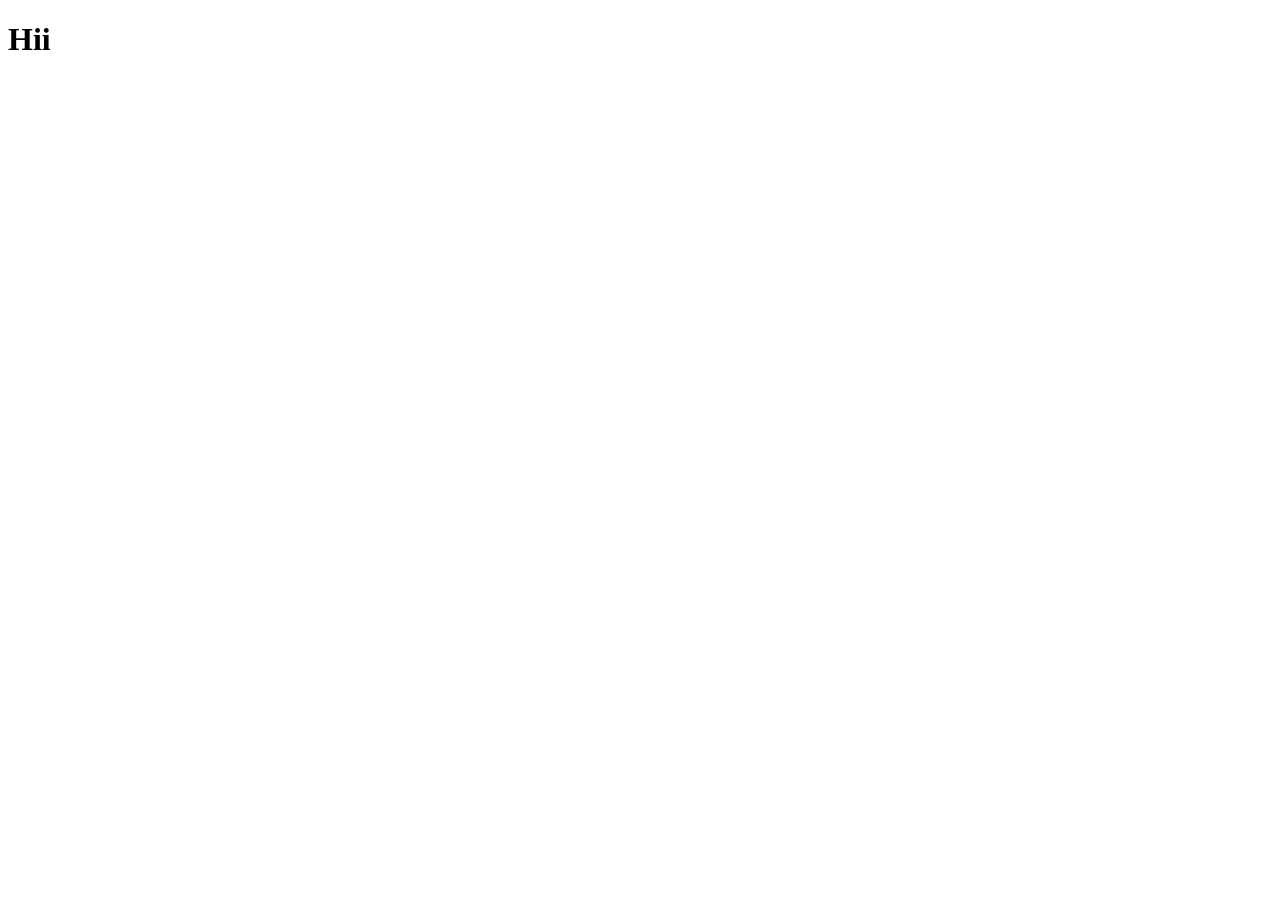
==== index.html @ b69005e6 "files added" ====
<!DOCTYPE html>
<html lang="en">
<head>
    <meta charset="UTF-8">
    <meta name="viewport" content="width=device-width, initial-scale=1.0">
    <title>Document</title>
</head>
<body>
    <h1>Hii</h1>
</body>
</html>
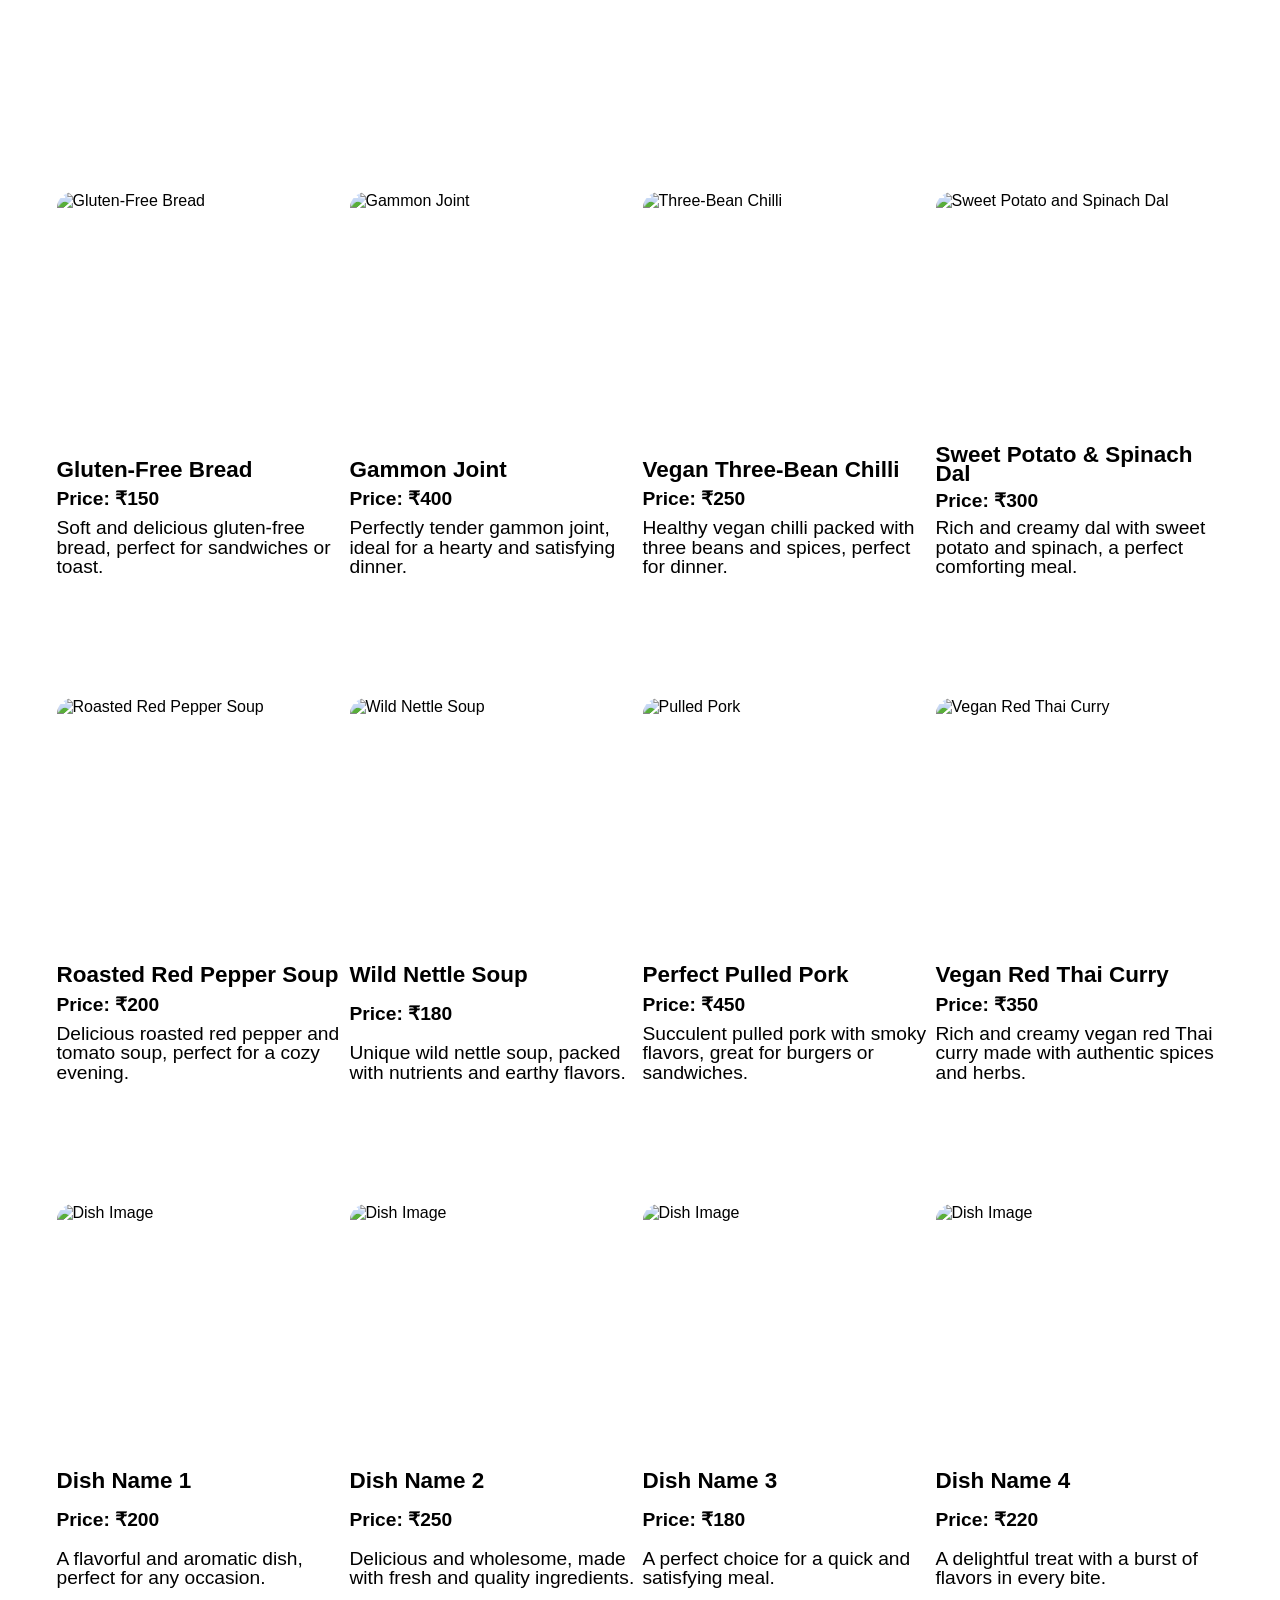
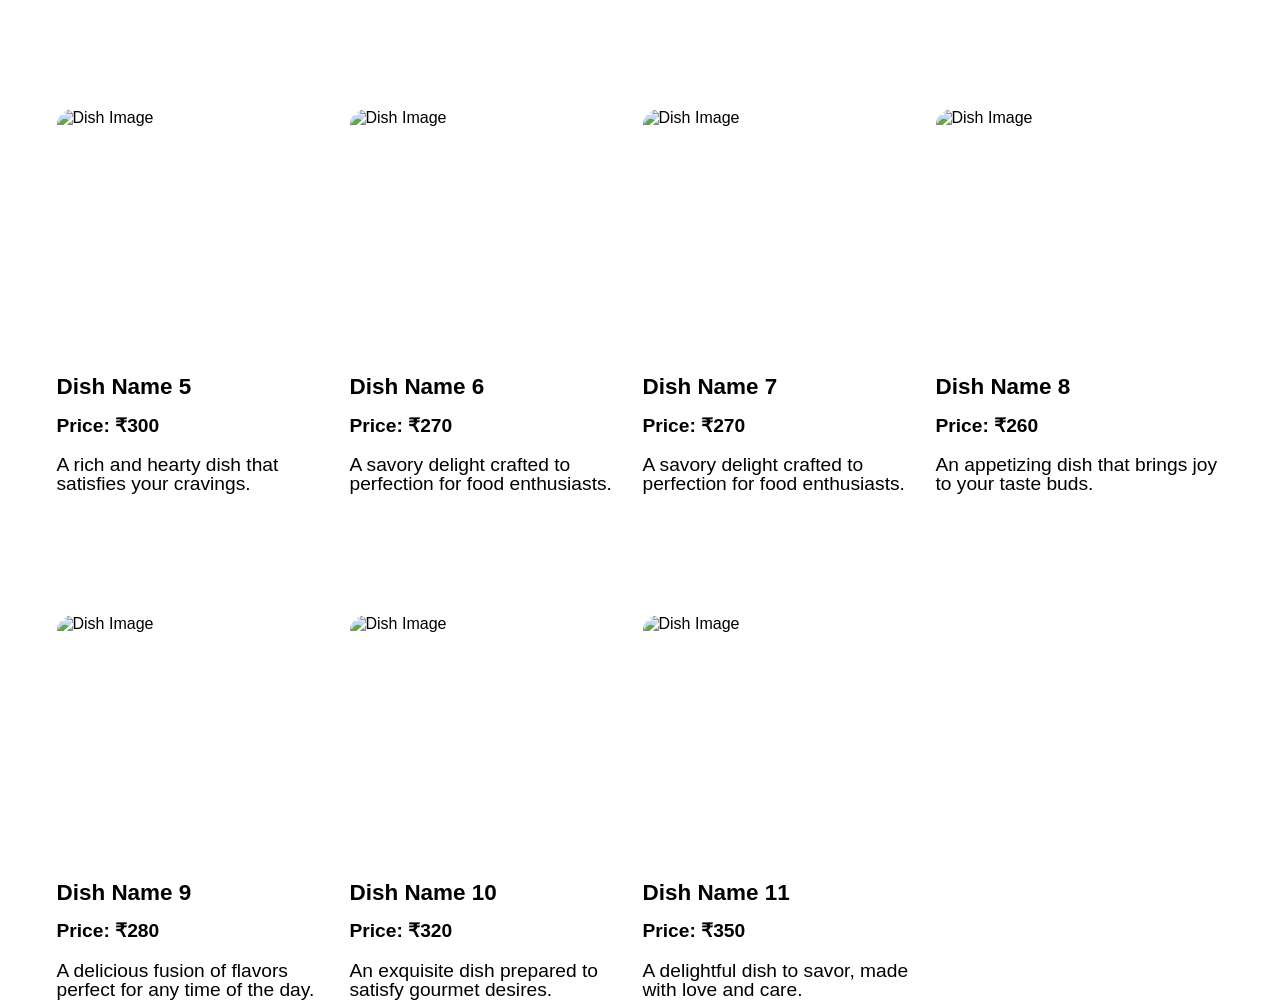
==== commit 2cd801f7: "files added" ====
--- a/index.html
+++ b/index.html
@@ -3,9 +3,212 @@
 <head>
     <meta charset="UTF-8">
     <meta name="viewport" content="width=device-width, initial-scale=1.0">
-    <title>Document</title>
+    <link rel="stylesheet" href="https://cdnjs.cloudflare.com/ajax/libs/font-awesome/6.7.1/css/all.min.css" integrity="sha512-5Hs3dF2AEPkpNAR7UiOHba+lRSJNeM2ECkwxUIxC1Q/FLycGTbNapWXB4tP889k5T5Ju8fs4b1P5z/iB4nMfSQ==" crossorigin="anonymous" referrerpolicy="no-referrer" />
+    <link rel="stylesheet" href="style.css">
+    <title>restaur</title>
 </head>
 <body>
-    <h1>Hii</h1>
+    
+<div id="main">
+
+    <!-- <div id="navbar">
+            <div id="logo"></div>
+            <div id="nav-items">
+                
+            </div>
+    </div> -->
+   
+    <div id="cards-box">
+        <div class="card">
+            <img src="https://drewandcole.com/wp-content/uploads/1998/05/gluten-free-bread-260x340.jpg" alt="Gluten-Free Bread">
+            <div class="card-content">
+                <div class="cc-h3"><h3>Gluten-Free Bread</h3></div>
+                <div class="price"><h4>Price: ₹150</h4></div>
+                <span><p>Soft and delicious gluten-free bread, perfect for sandwiches or toast.</p></span>
+            </div>
+        </div>
+        <div class="card">
+            <img src="https://drewandcole.com/wp-content/uploads/2019/04/drew-and-cole-pressure-king-pro-gammon-joint-5L-recipe-header-260x340.jpg" alt="Gammon Joint">
+            <div class="card-content">
+                <div class="cc-h3"><h3>Gammon Joint</h3></div>
+                <div class="price"><h4>Price: ₹400</h4></div>
+                <span><p>Perfectly tender gammon joint, ideal for a hearty and satisfying dinner.</p></span>
+            </div>
+        </div>
+        <div class="card">
+            <img src="https://drewandcole.com/wp-content/uploads/2019/04/drew-and-cole-pressure-king-pro-vegan-three-bean-chilli-5L-recipe-header-260x340.jpg" alt="Three-Bean Chilli">
+            <div class="card-content">
+                <div class="cc-h3"><h3>Vegan Three-Bean Chilli</h3></div>
+                <div class="price"><h4>Price: ₹250</h4></div>
+                <span><p>Healthy vegan chilli packed with three beans and spices, perfect for dinner.</p></span>
+            </div>
+        </div>
+        <div class="card">
+            <img src="https://drewandcole.com/wp-content/uploads/2019/04/drew-and-cole-pressure-king-pro-sweet-potato-and-spinach-dal-5L-recipe-header-260x340.jpg" alt="Sweet Potato and Spinach Dal">
+            <div class="card-content">
+                <div class="cc-h3"><h3>Sweet Potato & Spinach Dal</h3></div>
+                <div class="price"><h4>Price: ₹300</h4></div>
+                <span><p>Rich and creamy dal with sweet potato and spinach, a perfect comforting meal.</p></span>
+            </div>
+        </div>
+        
+        <div class="card">
+            <img src="https://drewandcole.com/wp-content/uploads/2019/04/drew-and-cole-pressure-king-pro-roasted-red-pepper-and-tomato-soup-3L-recipe-header-260x340.jpg" alt="Roasted Red Pepper Soup">
+            <div class="card-content">
+                <div class="cc-h3"><h3>Roasted Red Pepper Soup</h3></div>
+                <div class="price"><h4>Price: ₹200</h4></div>
+                <span><p>Delicious roasted red pepper and tomato soup, perfect for a cozy evening.</p></span>
+            </div>
+        </div>
+        <div class="card">
+            <img src="https://drewandcole.com/wp-content/uploads/2019/08/soup-chef-wild-nettle-soup-260x340.jpg" alt="Wild Nettle Soup">
+            <div class="card-content">
+                <div class="cc-h3"><h3>Wild Nettle Soup</h3></div>
+                <div class="price"><h4>Price: ₹180</h4></div>
+                <span><p>Unique wild nettle soup, packed with nutrients and earthy flavors.</p></span>
+            </div>
+        </div>
+        <div class="card">
+            <img src="https://drewandcole.com/wp-content/uploads/2019/04/drew-and-cole-pressure-king-pro-perfect-pulled-pork-5L-recipe-header-260x340.jpg" alt="Pulled Pork">
+            <div class="card-content">
+                <div class="cc-h3"><h3>Perfect Pulled Pork</h3></div>
+                <div class="price"><h4>Price: ₹450</h4></div>
+                <span><p>Succulent pulled pork with smoky flavors, great for burgers or sandwiches.</p></span>
+            </div>
+        </div>
+        <div class="card">
+            <img src="https://drewandcole.com/wp-content/uploads/2019/05/drew-and-cole-pressure-king-pro-vegan-red-thai-curry-5L-recipe-menu-1-260x340.jpg" alt="Vegan Red Thai Curry">
+            <div class="card-content">
+                <div class="cc-h3"><h3>Vegan Red Thai Curry</h3></div>
+                <div class="price"><h4>Price: ₹350</h4></div>
+                <span><p>Rich and creamy vegan red Thai curry made with authentic spices and herbs.</p></span>
+            </div>
+        </div>
+    
+        <div class="card">
+            <img src="https://i.pinimg.com/474x/43/fa/bd/43fabd3cf07158f21efe72088a42747d.jpg" alt="Dish Image">
+            <div class="card-content">
+                <div class="cc-h3"><h3>Dish Name 1</h3></div>
+                <div class="price"><h4>Price: ₹200</h4></div>
+                <span><p>A flavorful and aromatic dish, perfect for any occasion.</p></span>
+            </div>
+        </div>
+        <div class="card">
+            <img src="https://i.pinimg.com/474x/32/3d/ee/323dee28eb6a34671b2dbda556dc4455.jpg" alt="Dish Image">
+            <div class="card-content">
+                <div class="cc-h3"><h3>Dish Name 2</h3></div>
+                <div class="price"><h4>Price: ₹250</h4></div>
+                <span><p>Delicious and wholesome, made with fresh and quality ingredients.</p></span>
+            </div>
+        </div>
+        <div class="card">
+            <img src="https://i.pinimg.com/474x/c5/e1/cf/c5e1cf8dbc34394e0e5912aac7128104.jpg" alt="Dish Image">
+            <div class="card-content">
+                <div class="cc-h3"><h3>Dish Name 3</h3></div>
+                <div class="price"><h4>Price: ₹180</h4></div>
+                <span><p>A perfect choice for a quick and satisfying meal.</p></span>
+            </div>
+        </div>
+        <div class="card">
+            <img src="https://i.pinimg.com/736x/04/67/ec/0467ec730ac2f7eeb07593c5e5c19e75.jpg" alt="Dish Image">
+            <div class="card-content">
+                <div class="cc-h3"><h3>Dish Name 4</h3></div>
+                <div class="price"><h4>Price: ₹220</h4></div>
+                <span><p>A delightful treat with a burst of flavors in every bite.</p></span>
+            </div>
+        </div>
+        <div class="card">
+            <img src="https://i.pinimg.com/236x/e9/bd/1d/e9bd1d72950e3aa98445c15c4bcb74e9.jpg" alt="Dish Image">
+            <div class="card-content">
+                <div class="cc-h3"><h3>Dish Name 5</h3></div>
+                <div class="price"><h4>Price: ₹300</h4></div>
+                <span><p>A rich and hearty dish that satisfies your cravings.</p></span>
+            </div>
+        </div>
+        <div class="card">
+            <img src="https://i.pinimg.com/236x/f4/d5/35/f4d535a76f86f7c909f15cf0457ccbf2.jpg" alt="Dish Image">
+            <div class="card-content">
+                <div class="cc-h3"><h3>Dish Name 6</h3></div>
+                <div class="price"><h4>Price: ₹270</h4></div>
+                <span><p>A savory delight crafted to perfection for food enthusiasts.</p></span>
+            </div>
+        </div>
+        <div class="card">
+            <img src="https://i.pinimg.com/236x/f4/d5/35/f4d535a76f86f7c909f15cf0457ccbf2.jpg" alt="Dish Image">
+            <div class="card-content">
+                <div class="cc-h3"><h3>Dish Name 7</h3></div>
+                <div class="price"><h4>Price: ₹270</h4></div>
+                <span><p>A savory delight crafted to perfection for food enthusiasts.</p></span>
+            </div>
+        </div>
+        <div class="card">
+            <img src="https://i.pinimg.com/236x/a4/a2/04/a4a2042d3c42ba82478970e55a17d40c.jpg" alt="Dish Image">
+            <div class="card-content">
+                <div class="cc-h3"><h3>Dish Name 8</h3></div>
+                <div class="price"><h4>Price: ₹260</h4></div>
+                <span><p>An appetizing dish that brings joy to your taste buds.</p></span>
+            </div>
+        </div>
+        <div class="card">
+            <img src="https://i.pinimg.com/236x/12/56/37/125637335754342fa5addfd6a101002f.jpg" alt="Dish Image">
+            <div class="card-content">
+                <div class="cc-h3"><h3>Dish Name 9</h3></div>
+                <div class="price"><h4>Price: ₹280</h4></div>
+                <span><p>A delicious fusion of flavors perfect for any time of the day.</p></span>
+            </div>
+        </div>
+        <div class="card">
+            <img src="https://i.pinimg.com/236x/b0/37/cf/b037cf4b84a9f217b5576d07d4011f6a.jpg" alt="Dish Image">
+            <div class="card-content">
+                <div class="cc-h3"><h3>Dish Name 10</h3></div>
+                <div class="price"><h4>Price: ₹320</h4></div>
+                <span><p>An exquisite dish prepared to satisfy gourmet desires.</p></span>
+            </div>
+        </div>
+        <div class="card">
+            <img src="https://i.pinimg.com/236x/2b/64/e1/2b64e15ac11687bb3074b9f7abc87edd.jpg" alt="Dish Image">
+            <div class="card-content">
+                <div class="cc-h3"><h3>Dish Name 11</h3></div>
+                <div class="price"><h4>Price: ₹350</h4></div>
+                <span><p>A delightful dish to savor, made with love and care.</p></span>
+            </div>
+        </div>
+    </div>
+    
+
+
+
+
+
+
+
+
+
+
+
+
+
+
+
+
+
+
+
+
+
+
+
+
+
+
+
+
+
+
+
+
+
+</div>
+
 </body>
 </html>
--- a/style.css
+++ b/style.css
@@ -0,0 +1,105 @@
+*{
+    margin: 0;
+    padding: 0;
+    box-sizing: border-box;
+    
+}
+
+body,html{
+    background-color: white;
+    height: 100%;
+    width: 100%;
+    color: black;
+    font-family:'Gill Sans', 'Gill Sans MT', Calibri, 'Trebuchet MS', sans-serif;
+}
+/* 
+#navbar{
+    height: 5rem;
+    display: flex;
+    width: 100%;
+    background-color: #fcb900;
+    position:absolute;
+    align-items: center;
+}
+#nav-items{
+    font-size: 1.5rem;
+    display: flex;
+    padding: 2rem;
+    position: relative;
+    justify-content: space-between;
+    left:55rem;
+    align-items: center;
+
+} */
+
+
+
+#cards-box {
+    width: 90%;
+    margin: 5rem auto; /* Centers the cards-box horizontally */
+    display: grid;
+    grid-template-rows: repeat(4, 1fr);
+    grid-template-columns: repeat(4, 1fr);
+    justify-content: center;
+    align-items: center;
+    gap: 5px;
+}
+
+.card {
+    height: 30vw;
+    width: 18rem;
+    border: none;
+    border-radius: 8px;
+    margin-bottom: 2rem;
+    /* background-color: rgb(23, 122, 208); */
+    margin-bottom: 0.3rem; 
+    margin-top: 7rem; 
+    display: flex;
+    flex-direction: column;
+    align-items: center; /* Keeps the card content horizontally centered */
+    text-align: left; /* Aligns card details to the left */
+}
+
+.card img {
+    height: 22vw;
+    width: 18rem;
+    border: none;
+    border-radius: 16px;
+    /* background-color: crimson; */
+    object-fit: cover;
+    
+}
+
+.card-content {
+    width: 100%; /* Makes the content take full width of the card */
+    height: 40%;
+    display: flex;
+    flex-direction: column;
+    line-height: 1.2rem;
+    font-size: 1.2rem;
+    align-items: flex-start; /* Aligns the text content to the left */
+    /* background-color: antiquewhite; */
+    
+}
+
+.cc-h3{
+    height: 100%;
+    width: 100%;
+    padding-top: 1.2rem;
+    /* background-color: aqua; */
+}
+
+.price{
+    height: 100%;
+    width: 100%;
+    padding-top: 0.5rem;
+    padding-bottom: 0.5rem;
+    /* background-color: rgb(23, 36, 211); */
+}
+
+.card-content span{
+    height: 100%;
+    width: 100%;
+    /* background-color: rgb(102, 191, 106); */
+}
+
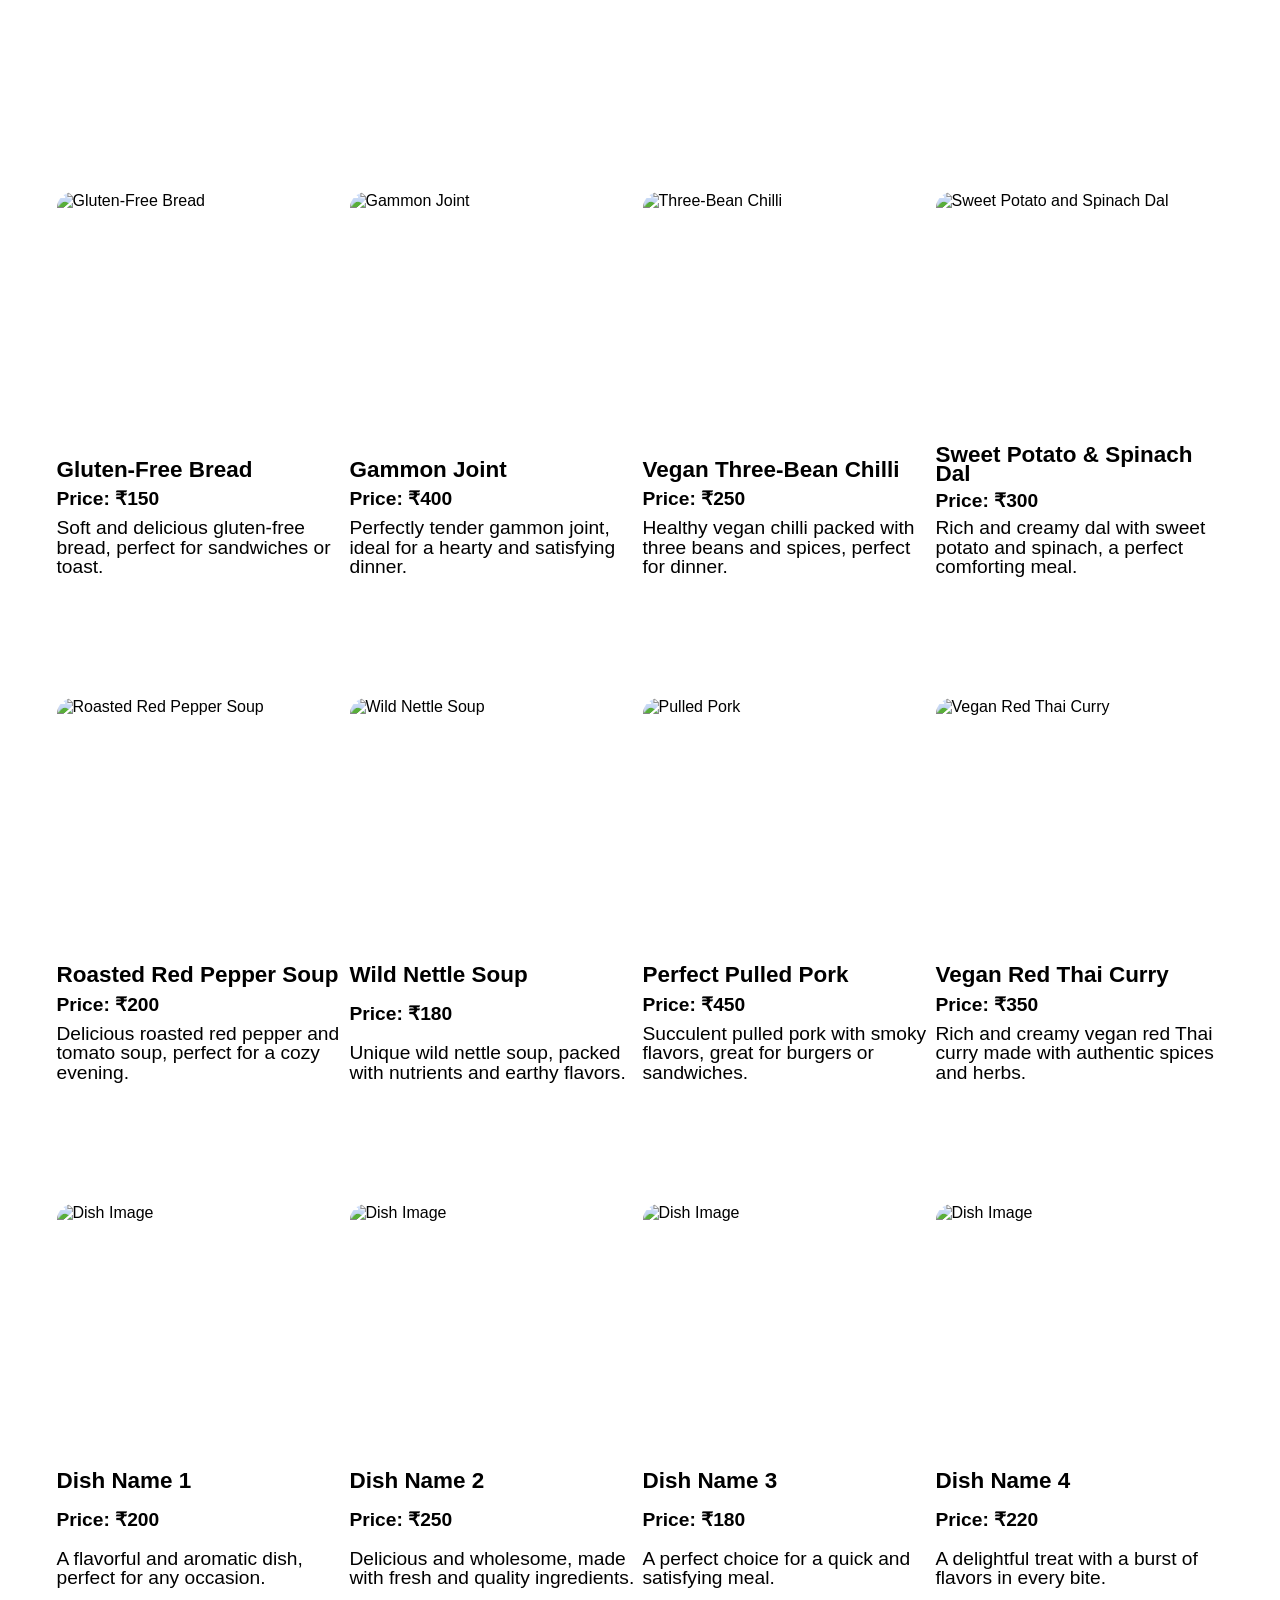
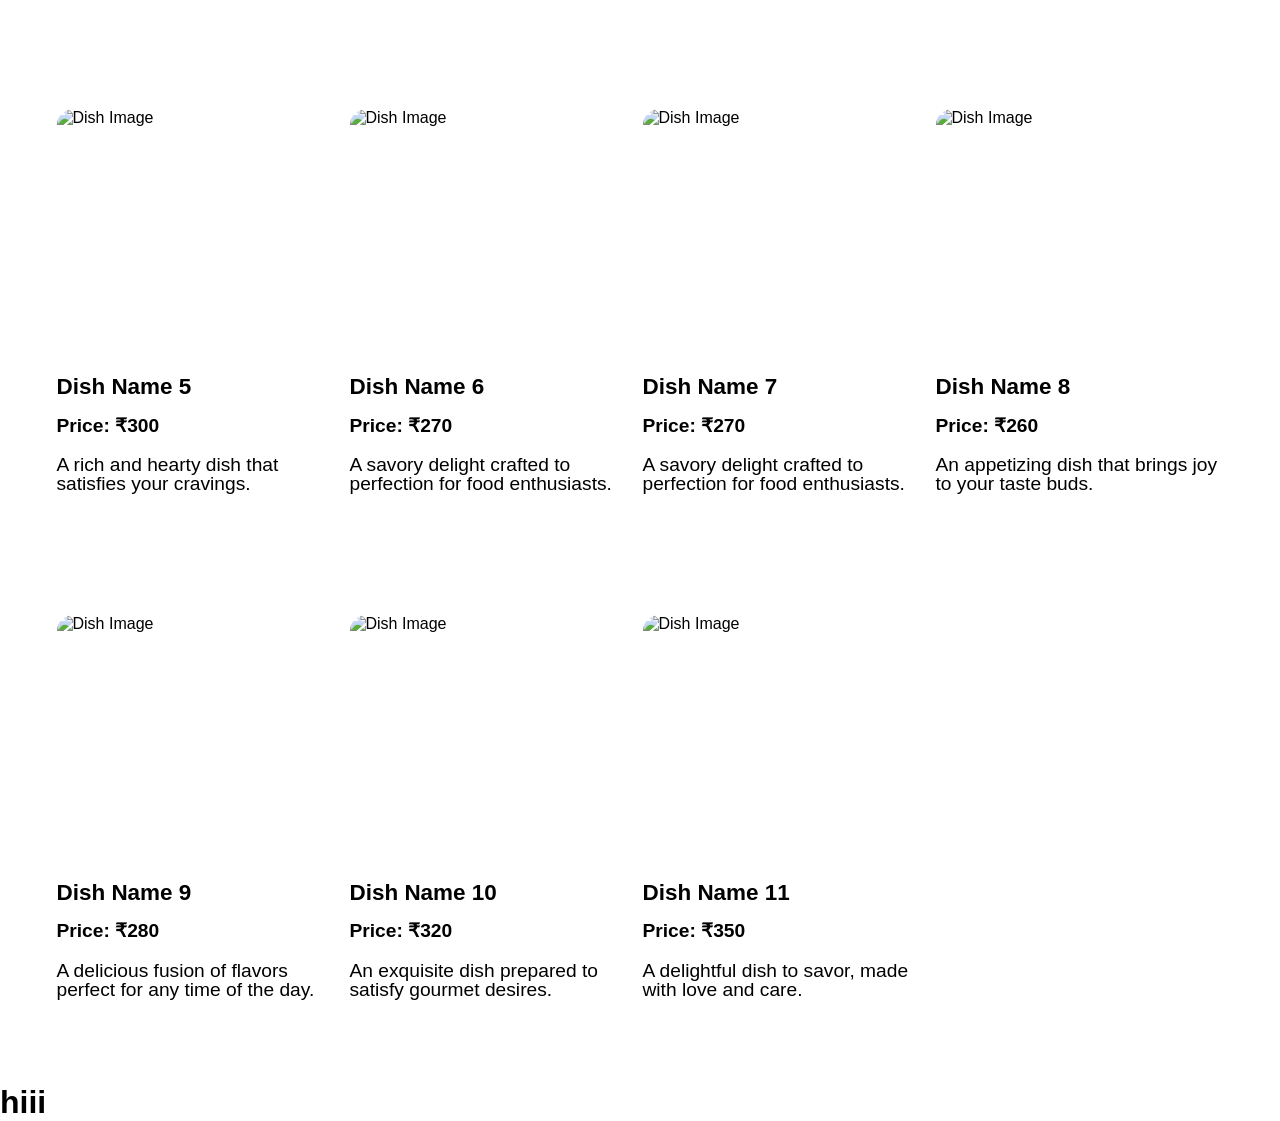
==== commit cb78fd25: "files added" ====
--- a/index.html
+++ b/index.html
@@ -175,7 +175,7 @@
         </div>
     </div>
     
-
+<h1>hiii</h1>
 
 
 
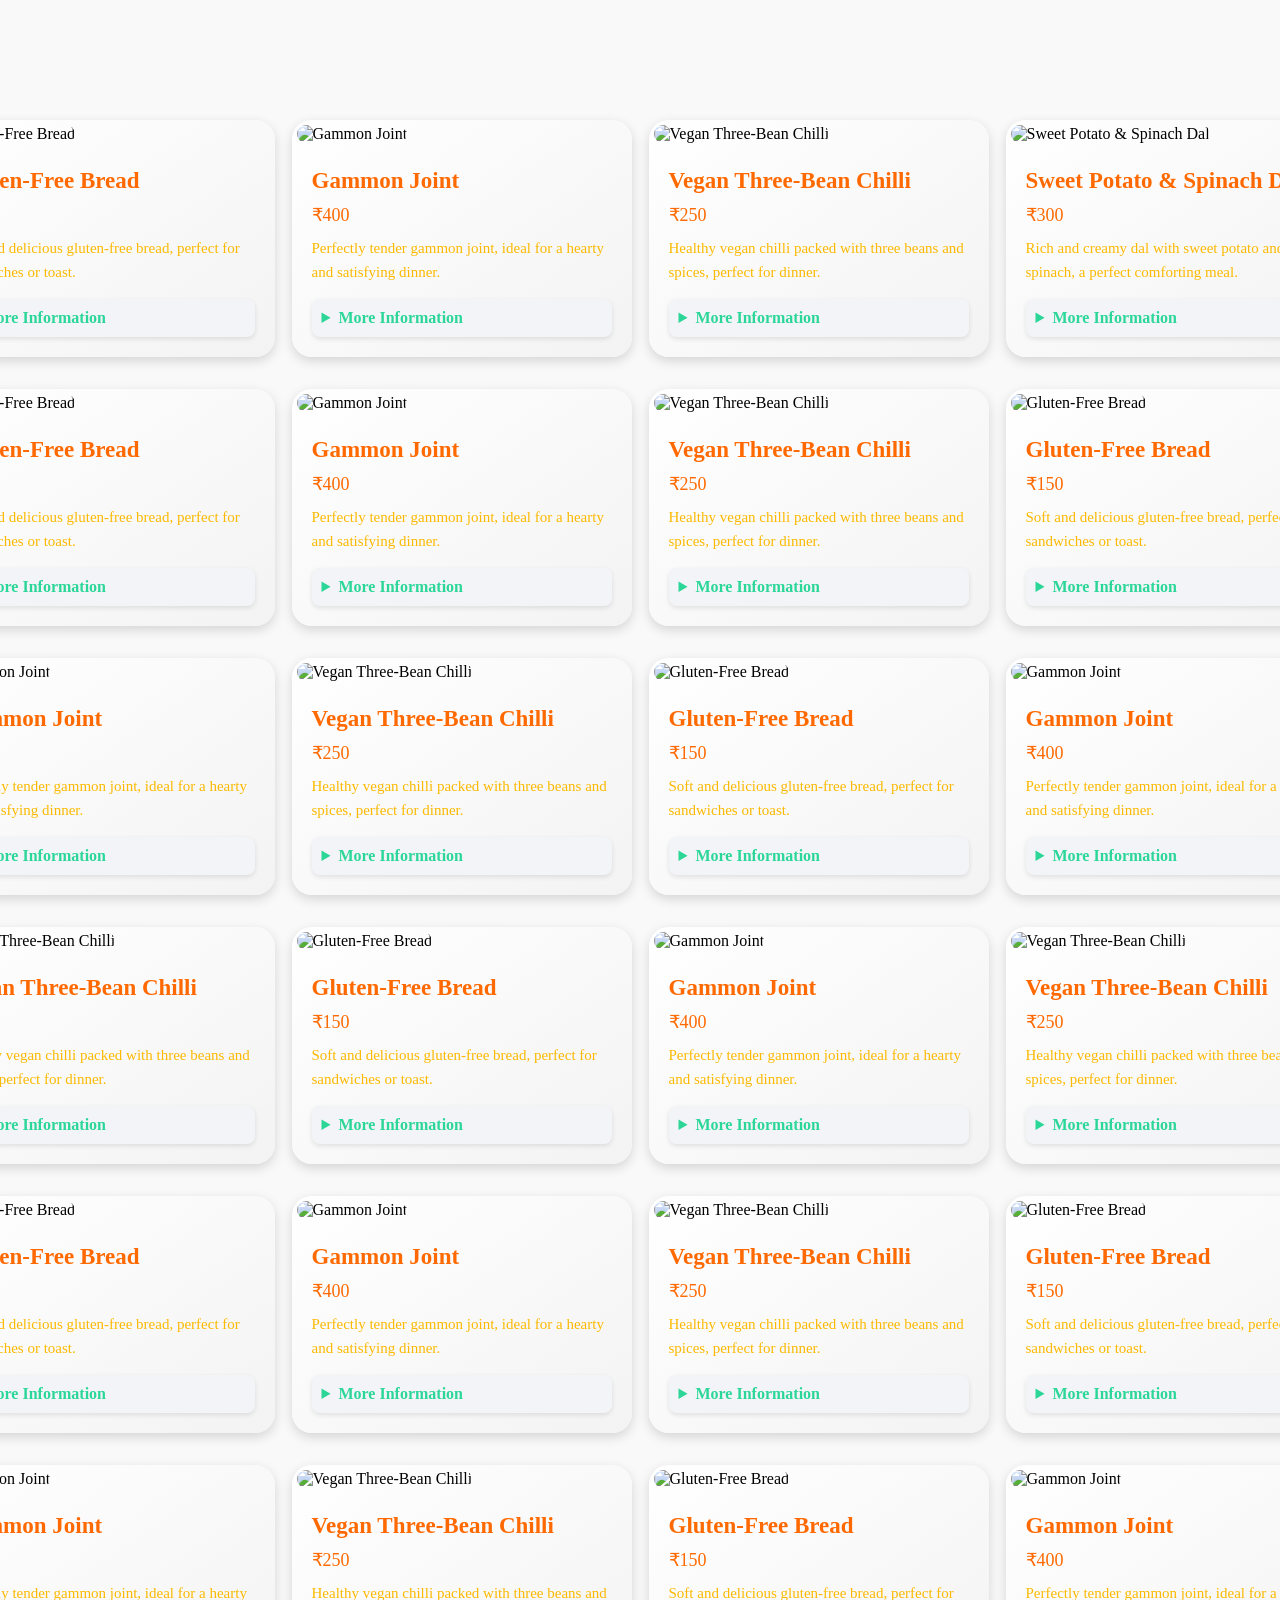
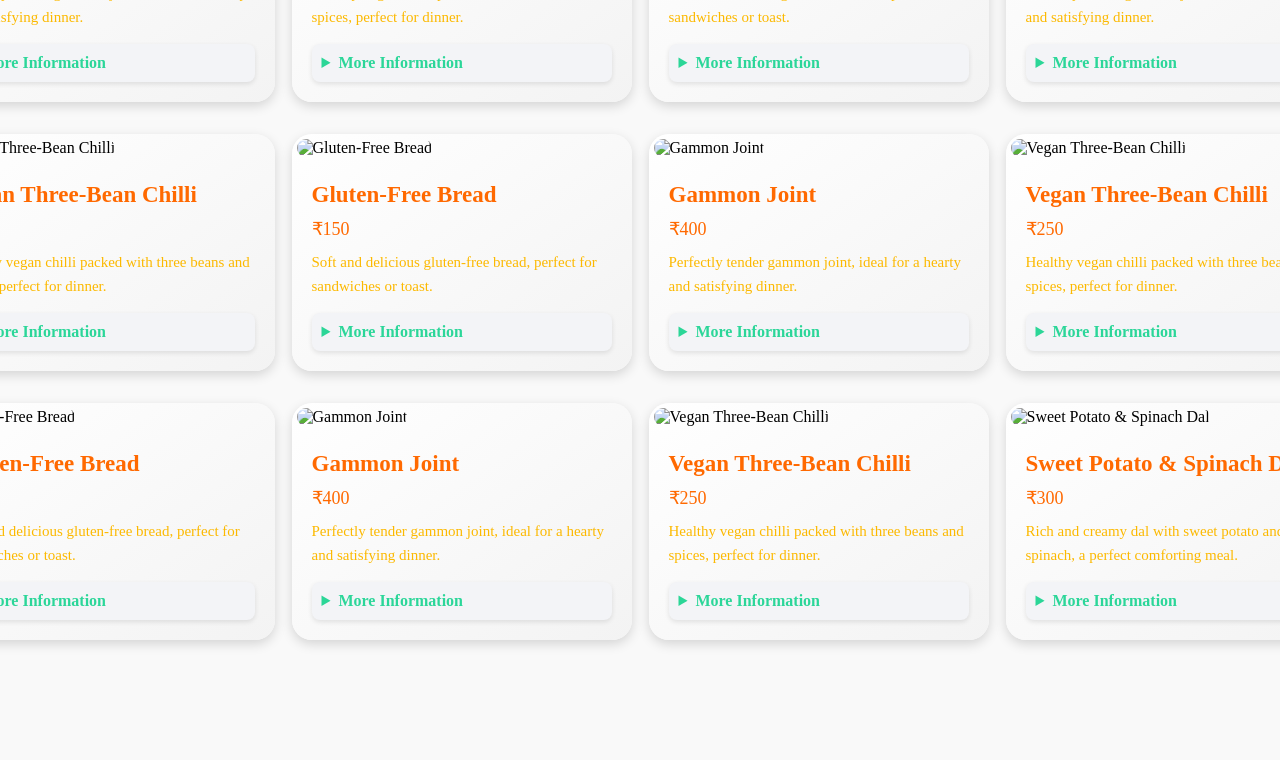
==== commit 105ee43f: "Code Updated and js added" ====
--- a/index.html
+++ b/index.html
@@ -1,214 +1,579 @@
 <!DOCTYPE html>
 <html lang="en">
+
 <head>
-    <meta charset="UTF-8">
-    <meta name="viewport" content="width=device-width, initial-scale=1.0">
-    <link rel="stylesheet" href="https://cdnjs.cloudflare.com/ajax/libs/font-awesome/6.7.1/css/all.min.css" integrity="sha512-5Hs3dF2AEPkpNAR7UiOHba+lRSJNeM2ECkwxUIxC1Q/FLycGTbNapWXB4tP889k5T5Ju8fs4b1P5z/iB4nMfSQ==" crossorigin="anonymous" referrerpolicy="no-referrer" />
-    <link rel="stylesheet" href="style.css">
-    <title>restaur</title>
+  <meta charset="UTF-8">
+  <meta name="viewport" content="width=device-width, initial-scale=1.0">
+  <title>Food Card UI</title>
+  <link rel="stylesheet" href="style.css">
+
 </head>
+
 <body>
+
+
+
+<div id="cards-box">
+
+  <div class="food-card">
+    <!-- Placeholder Image -->
+    <img src="https://drewandcole.com/wp-content/uploads/1998/05/gluten-free-bread-260x340.jpg" alt="Gluten-Free Bread" class="food-image">
+  
+    <div class="food-info">
+      <h2 class="food-name">Gluten-Free Bread</h2>
+      <p class="food-price">₹150</p>
+      <p class="food-description">Soft and delicious gluten-free bread, perfect for sandwiches or toast.</p>
+  
+      <!-- Details and Summary -->
+      <details>
+        <summary>More Information</summary>
+        <p class="additional-info">Calories: Not provided</p>
+        <p class="additional-info">Ingredients: Not specified</p>
+        <p class="additional-info">Preparation Time: Not mentioned</p>
+      </details>
+    </div>
+  </div>
+  
+  <div class="food-card">
+    <img src="https://drewandcole.com/wp-content/uploads/2019/04/drew-and-cole-pressure-king-pro-gammon-joint-5L-recipe-header-260x340.jpg" alt="Gammon Joint" class="food-image">
+  
+    <div class="food-info">
+      <h2 class="food-name">Gammon Joint</h2>
+      <p class="food-price">₹400</p>
+      <p class="food-description">Perfectly tender gammon joint, ideal for a hearty and satisfying dinner.</p>
+  
+      <details>
+        <summary>More Information</summary>
+        <p class="additional-info">Calories: Not provided</p>
+        <p class="additional-info">Ingredients: Not specified</p>
+        <p class="additional-info">Preparation Time: Not mentioned</p>
+      </details>
+    </div>
+  </div>
+  
+  <div class="food-card">
+    <img src="https://drewandcole.com/wp-content/uploads/2019/04/drew-and-cole-pressure-king-pro-vegan-three-bean-chilli-5L-recipe-header-260x340.jpg" alt="Vegan Three-Bean Chilli" class="food-image">
+  
+    <div class="food-info">
+      <h2 class="food-name">Vegan Three-Bean Chilli</h2>
+      <p class="food-price">₹250</p>
+      <p class="food-description">Healthy vegan chilli packed with three beans and spices, perfect for dinner.</p>
+  
+      <details>
+        <summary>More Information</summary>
+        <p class="additional-info">Calories: Not provided</p>
+        <p class="additional-info">Ingredients: Not specified</p>
+        <p class="additional-info">Preparation Time: Not mentioned</p>
+      </details>
+    </div>
+  </div>
+  
+  <div class="food-card">
+    <img src="https://drewandcole.com/wp-content/uploads/2019/04/drew-and-cole-pressure-king-pro-sweet-potato-and-spinach-dal-5L-recipe-header-260x340.jpg" alt="Sweet Potato & Spinach Dal" class="food-image">
+  
+    <div class="food-info">
+      <h2 class="food-name">Sweet Potato & Spinach Dal</h2>
+      <p class="food-price">₹300</p>
+      <p class="food-description">Rich and creamy dal with sweet potato and spinach, a perfect comforting meal.</p>
+  
+      <details>
+        <summary>More Information</summary>
+        <p class="additional-info">Calories: Not provided</p>
+        <p class="additional-info">Ingredients: Not specified</p>
+        <p class="additional-info">Preparation Time: Not mentioned</p>
+      </details>
+    </div>
+  </div>
+  <div class="food-card">
+    <!-- Placeholder Image -->
+    <img src="https://drewandcole.com/wp-content/uploads/1998/05/gluten-free-bread-260x340.jpg" alt="Gluten-Free Bread" class="food-image">
+  
+    <div class="food-info">
+      <h2 class="food-name">Gluten-Free Bread</h2>
+      <p class="food-price">₹150</p>
+      <p class="food-description">Soft and delicious gluten-free bread, perfect for sandwiches or toast.</p>
+  
+      <!-- Details and Summary -->
+      <details>
+        <summary>More Information</summary>
+        <p class="additional-info">Calories: Not provided</p>
+        <p class="additional-info">Ingredients: Not specified</p>
+        <p class="additional-info">Preparation Time: Not mentioned</p>
+      </details>
+    </div>
+  </div>
+  
+  <div class="food-card">
+    <img src="https://drewandcole.com/wp-content/uploads/2019/04/drew-and-cole-pressure-king-pro-gammon-joint-5L-recipe-header-260x340.jpg" alt="Gammon Joint" class="food-image">
+  
+    <div class="food-info">
+      <h2 class="food-name">Gammon Joint</h2>
+      <p class="food-price">₹400</p>
+      <p class="food-description">Perfectly tender gammon joint, ideal for a hearty and satisfying dinner.</p>
+  
+      <details>
+        <summary>More Information</summary>
+        <p class="additional-info">Calories: Not provided</p>
+        <p class="additional-info">Ingredients: Not specified</p>
+        <p class="additional-info">Preparation Time: Not mentioned</p>
+      </details>
+    </div>
+  </div>
+  
+  <div class="food-card">
+    <img src="https://drewandcole.com/wp-content/uploads/2019/04/drew-and-cole-pressure-king-pro-vegan-three-bean-chilli-5L-recipe-header-260x340.jpg" alt="Vegan Three-Bean Chilli" class="food-image">
+  
+    <div class="food-info">
+      <h2 class="food-name">Vegan Three-Bean Chilli</h2>
+      <p class="food-price">₹250</p>
+      <p class="food-description">Healthy vegan chilli packed with three beans and spices, perfect for dinner.</p>
+  
+      <details>
+        <summary>More Information</summary>
+        <p class="additional-info">Calories: Not provided</p>
+        <p class="additional-info">Ingredients: Not specified</p>
+        <p class="additional-info">Preparation Time: Not mentioned</p>
+      </details>
+    </div>
+  </div>
+  <div class="food-card">
+    <!-- Placeholder Image -->
+    <img src="https://drewandcole.com/wp-content/uploads/1998/05/gluten-free-bread-260x340.jpg" alt="Gluten-Free Bread" class="food-image">
+  
+    <div class="food-info">
+      <h2 class="food-name">Gluten-Free Bread</h2>
+      <p class="food-price">₹150</p>
+      <p class="food-description">Soft and delicious gluten-free bread, perfect for sandwiches or toast.</p>
+  
+      <!-- Details and Summary -->
+      <details>
+        <summary>More Information</summary>
+        <p class="additional-info">Calories: Not provided</p>
+        <p class="additional-info">Ingredients: Not specified</p>
+        <p class="additional-info">Preparation Time: Not mentioned</p>
+      </details>
+    </div>
+  </div>
+  
+  <div class="food-card">
+    <img src="https://drewandcole.com/wp-content/uploads/2019/04/drew-and-cole-pressure-king-pro-gammon-joint-5L-recipe-header-260x340.jpg" alt="Gammon Joint" class="food-image">
+  
+    <div class="food-info">
+      <h2 class="food-name">Gammon Joint</h2>
+      <p class="food-price">₹400</p>
+      <p class="food-description">Perfectly tender gammon joint, ideal for a hearty and satisfying dinner.</p>
+  
+      <details>
+        <summary>More Information</summary>
+        <p class="additional-info">Calories: Not provided</p>
+        <p class="additional-info">Ingredients: Not specified</p>
+        <p class="additional-info">Preparation Time: Not mentioned</p>
+      </details>
+    </div>
+  </div>
+  
+  <div class="food-card">
+    <img src="https://drewandcole.com/wp-content/uploads/2019/04/drew-and-cole-pressure-king-pro-vegan-three-bean-chilli-5L-recipe-header-260x340.jpg" alt="Vegan Three-Bean Chilli" class="food-image">
+  
+    <div class="food-info">
+      <h2 class="food-name">Vegan Three-Bean Chilli</h2>
+      <p class="food-price">₹250</p>
+      <p class="food-description">Healthy vegan chilli packed with three beans and spices, perfect for dinner.</p>
+  
+      <details>
+        <summary>More Information</summary>
+        <p class="additional-info">Calories: Not provided</p>
+        <p class="additional-info">Ingredients: Not specified</p>
+        <p class="additional-info">Preparation Time: Not mentioned</p>
+      </details>
+    </div>
+  </div>
+  <div class="food-card">
+    <!-- Placeholder Image -->
+    <img src="https://drewandcole.com/wp-content/uploads/1998/05/gluten-free-bread-260x340.jpg" alt="Gluten-Free Bread" class="food-image">
+  
+    <div class="food-info">
+      <h2 class="food-name">Gluten-Free Bread</h2>
+      <p class="food-price">₹150</p>
+      <p class="food-description">Soft and delicious gluten-free bread, perfect for sandwiches or toast.</p>
+  
+      <!-- Details and Summary -->
+      <details>
+        <summary>More Information</summary>
+        <p class="additional-info">Calories: Not provided</p>
+        <p class="additional-info">Ingredients: Not specified</p>
+        <p class="additional-info">Preparation Time: Not mentioned</p>
+      </details>
+    </div>
+  </div>
+  
+  <div class="food-card">
+    <img src="https://drewandcole.com/wp-content/uploads/2019/04/drew-and-cole-pressure-king-pro-gammon-joint-5L-recipe-header-260x340.jpg" alt="Gammon Joint" class="food-image">
+  
+    <div class="food-info">
+      <h2 class="food-name">Gammon Joint</h2>
+      <p class="food-price">₹400</p>
+      <p class="food-description">Perfectly tender gammon joint, ideal for a hearty and satisfying dinner.</p>
+  
+      <details>
+        <summary>More Information</summary>
+        <p class="additional-info">Calories: Not provided</p>
+        <p class="additional-info">Ingredients: Not specified</p>
+        <p class="additional-info">Preparation Time: Not mentioned</p>
+      </details>
+    </div>
+  </div>
+  
+  <div class="food-card">
+    <img src="https://drewandcole.com/wp-content/uploads/2019/04/drew-and-cole-pressure-king-pro-vegan-three-bean-chilli-5L-recipe-header-260x340.jpg" alt="Vegan Three-Bean Chilli" class="food-image">
+  
+    <div class="food-info">
+      <h2 class="food-name">Vegan Three-Bean Chilli</h2>
+      <p class="food-price">₹250</p>
+      <p class="food-description">Healthy vegan chilli packed with three beans and spices, perfect for dinner.</p>
+  
+      <details>
+        <summary>More Information</summary>
+        <p class="additional-info">Calories: Not provided</p>
+        <p class="additional-info">Ingredients: Not specified</p>
+        <p class="additional-info">Preparation Time: Not mentioned</p>
+      </details>
+    </div>
+  </div>
+  <div class="food-card">
+    <!-- Placeholder Image -->
+    <img src="https://drewandcole.com/wp-content/uploads/1998/05/gluten-free-bread-260x340.jpg" alt="Gluten-Free Bread" class="food-image">
+  
+    <div class="food-info">
+      <h2 class="food-name">Gluten-Free Bread</h2>
+      <p class="food-price">₹150</p>
+      <p class="food-description">Soft and delicious gluten-free bread, perfect for sandwiches or toast.</p>
+  
+      <!-- Details and Summary -->
+      <details>
+        <summary>More Information</summary>
+        <p class="additional-info">Calories: Not provided</p>
+        <p class="additional-info">Ingredients: Not specified</p>
+        <p class="additional-info">Preparation Time: Not mentioned</p>
+      </details>
+    </div>
+  </div>
+  
+  <div class="food-card">
+    <img src="https://drewandcole.com/wp-content/uploads/2019/04/drew-and-cole-pressure-king-pro-gammon-joint-5L-recipe-header-260x340.jpg" alt="Gammon Joint" class="food-image">
+  
+    <div class="food-info">
+      <h2 class="food-name">Gammon Joint</h2>
+      <p class="food-price">₹400</p>
+      <p class="food-description">Perfectly tender gammon joint, ideal for a hearty and satisfying dinner.</p>
+  
+      <details>
+        <summary>More Information</summary>
+        <p class="additional-info">Calories: Not provided</p>
+        <p class="additional-info">Ingredients: Not specified</p>
+        <p class="additional-info">Preparation Time: Not mentioned</p>
+      </details>
+    </div>
+  </div>
+  
+  <div class="food-card">
+    <img src="https://drewandcole.com/wp-content/uploads/2019/04/drew-and-cole-pressure-king-pro-vegan-three-bean-chilli-5L-recipe-header-260x340.jpg" alt="Vegan Three-Bean Chilli" class="food-image">
+  
+    <div class="food-info">
+      <h2 class="food-name">Vegan Three-Bean Chilli</h2>
+      <p class="food-price">₹250</p>
+      <p class="food-description">Healthy vegan chilli packed with three beans and spices, perfect for dinner.</p>
+  
+      <details>
+        <summary>More Information</summary>
+        <p class="additional-info">Calories: Not provided</p>
+        <p class="additional-info">Ingredients: Not specified</p>
+        <p class="additional-info">Preparation Time: Not mentioned</p>
+      </details>
+    </div>
+  </div>
+  <div class="food-card">
+    <!-- Placeholder Image -->
+    <img src="https://drewandcole.com/wp-content/uploads/1998/05/gluten-free-bread-260x340.jpg" alt="Gluten-Free Bread" class="food-image">
+  
+    <div class="food-info">
+      <h2 class="food-name">Gluten-Free Bread</h2>
+      <p class="food-price">₹150</p>
+      <p class="food-description">Soft and delicious gluten-free bread, perfect for sandwiches or toast.</p>
+  
+      <!-- Details and Summary -->
+      <details>
+        <summary>More Information</summary>
+        <p class="additional-info">Calories: Not provided</p>
+        <p class="additional-info">Ingredients: Not specified</p>
+        <p class="additional-info">Preparation Time: Not mentioned</p>
+      </details>
+    </div>
+  </div>
+  
+  <div class="food-card">
+    <img src="https://drewandcole.com/wp-content/uploads/2019/04/drew-and-cole-pressure-king-pro-gammon-joint-5L-recipe-header-260x340.jpg" alt="Gammon Joint" class="food-image">
+  
+    <div class="food-info">
+      <h2 class="food-name">Gammon Joint</h2>
+      <p class="food-price">₹400</p>
+      <p class="food-description">Perfectly tender gammon joint, ideal for a hearty and satisfying dinner.</p>
+  
+      <details>
+        <summary>More Information</summary>
+        <p class="additional-info">Calories: Not provided</p>
+        <p class="additional-info">Ingredients: Not specified</p>
+        <p class="additional-info">Preparation Time: Not mentioned</p>
+      </details>
+    </div>
+  </div>
+  
+  <div class="food-card">
+    <img src="https://drewandcole.com/wp-content/uploads/2019/04/drew-and-cole-pressure-king-pro-vegan-three-bean-chilli-5L-recipe-header-260x340.jpg" alt="Vegan Three-Bean Chilli" class="food-image">
+  
+    <div class="food-info">
+      <h2 class="food-name">Vegan Three-Bean Chilli</h2>
+      <p class="food-price">₹250</p>
+      <p class="food-description">Healthy vegan chilli packed with three beans and spices, perfect for dinner.</p>
+  
+      <details>
+        <summary>More Information</summary>
+        <p class="additional-info">Calories: Not provided</p>
+        <p class="additional-info">Ingredients: Not specified</p>
+        <p class="additional-info">Preparation Time: Not mentioned</p>
+      </details>
+    </div>
+  </div>
+  <div class="food-card">
+    <!-- Placeholder Image -->
+    <img src="https://drewandcole.com/wp-content/uploads/1998/05/gluten-free-bread-260x340.jpg" alt="Gluten-Free Bread" class="food-image">
+  
+    <div class="food-info">
+      <h2 class="food-name">Gluten-Free Bread</h2>
+      <p class="food-price">₹150</p>
+      <p class="food-description">Soft and delicious gluten-free bread, perfect for sandwiches or toast.</p>
+  
+      <!-- Details and Summary -->
+      <details>
+        <summary>More Information</summary>
+        <p class="additional-info">Calories: Not provided</p>
+        <p class="additional-info">Ingredients: Not specified</p>
+        <p class="additional-info">Preparation Time: Not mentioned</p>
+      </details>
+    </div>
+  </div>
+  
+  <div class="food-card">
+    <img src="https://drewandcole.com/wp-content/uploads/2019/04/drew-and-cole-pressure-king-pro-gammon-joint-5L-recipe-header-260x340.jpg" alt="Gammon Joint" class="food-image">
+  
+    <div class="food-info">
+      <h2 class="food-name">Gammon Joint</h2>
+      <p class="food-price">₹400</p>
+      <p class="food-description">Perfectly tender gammon joint, ideal for a hearty and satisfying dinner.</p>
+  
+      <details>
+        <summary>More Information</summary>
+        <p class="additional-info">Calories: Not provided</p>
+        <p class="additional-info">Ingredients: Not specified</p>
+        <p class="additional-info">Preparation Time: Not mentioned</p>
+      </details>
+    </div>
+  </div>
+  
+  <div class="food-card">
+    <img src="https://drewandcole.com/wp-content/uploads/2019/04/drew-and-cole-pressure-king-pro-vegan-three-bean-chilli-5L-recipe-header-260x340.jpg" alt="Vegan Three-Bean Chilli" class="food-image">
+  
+    <div class="food-info">
+      <h2 class="food-name">Vegan Three-Bean Chilli</h2>
+      <p class="food-price">₹250</p>
+      <p class="food-description">Healthy vegan chilli packed with three beans and spices, perfect for dinner.</p>
+  
+      <details>
+        <summary>More Information</summary>
+        <p class="additional-info">Calories: Not provided</p>
+        <p class="additional-info">Ingredients: Not specified</p>
+        <p class="additional-info">Preparation Time: Not mentioned</p>
+      </details>
+    </div>
+  </div>
+  <div class="food-card">
+    <!-- Placeholder Image -->
+    <img src="https://drewandcole.com/wp-content/uploads/1998/05/gluten-free-bread-260x340.jpg" alt="Gluten-Free Bread" class="food-image">
+  
+    <div class="food-info">
+      <h2 class="food-name">Gluten-Free Bread</h2>
+      <p class="food-price">₹150</p>
+      <p class="food-description">Soft and delicious gluten-free bread, perfect for sandwiches or toast.</p>
+  
+      <!-- Details and Summary -->
+      <details>
+        <summary>More Information</summary>
+        <p class="additional-info">Calories: Not provided</p>
+        <p class="additional-info">Ingredients: Not specified</p>
+        <p class="additional-info">Preparation Time: Not mentioned</p>
+      </details>
+    </div>
+  </div>
+  
+  <div class="food-card">
+    <img src="https://drewandcole.com/wp-content/uploads/2019/04/drew-and-cole-pressure-king-pro-gammon-joint-5L-recipe-header-260x340.jpg" alt="Gammon Joint" class="food-image">
+  
+    <div class="food-info">
+      <h2 class="food-name">Gammon Joint</h2>
+      <p class="food-price">₹400</p>
+      <p class="food-description">Perfectly tender gammon joint, ideal for a hearty and satisfying dinner.</p>
+  
+      <details>
+        <summary>More Information</summary>
+        <p class="additional-info">Calories: Not provided</p>
+        <p class="additional-info">Ingredients: Not specified</p>
+        <p class="additional-info">Preparation Time: Not mentioned</p>
+      </details>
+    </div>
+  </div>
+  
+  <div class="food-card">
+    <img src="https://drewandcole.com/wp-content/uploads/2019/04/drew-and-cole-pressure-king-pro-vegan-three-bean-chilli-5L-recipe-header-260x340.jpg" alt="Vegan Three-Bean Chilli" class="food-image">
+  
+    <div class="food-info">
+      <h2 class="food-name">Vegan Three-Bean Chilli</h2>
+      <p class="food-price">₹250</p>
+      <p class="food-description">Healthy vegan chilli packed with three beans and spices, perfect for dinner.</p>
+  
+      <details>
+        <summary>More Information</summary>
+        <p class="additional-info">Calories: Not provided</p>
+        <p class="additional-info">Ingredients: Not specified</p>
+        <p class="additional-info">Preparation Time: Not mentioned</p>
+      </details>
+    </div>
+  </div>
+  <div class="food-card">
+    <!-- Placeholder Image -->
+    <img src="https://drewandcole.com/wp-content/uploads/1998/05/gluten-free-bread-260x340.jpg" alt="Gluten-Free Bread" class="food-image">
+  
+    <div class="food-info">
+      <h2 class="food-name">Gluten-Free Bread</h2>
+      <p class="food-price">₹150</p>
+      <p class="food-description">Soft and delicious gluten-free bread, perfect for sandwiches or toast.</p>
+  
+      <!-- Details and Summary -->
+      <details>
+        <summary>More Information</summary>
+        <p class="additional-info">Calories: Not provided</p>
+        <p class="additional-info">Ingredients: Not specified</p>
+        <p class="additional-info">Preparation Time: Not mentioned</p>
+      </details>
+    </div>
+  </div>
+  
+  <div class="food-card">
+    <img src="https://drewandcole.com/wp-content/uploads/2019/04/drew-and-cole-pressure-king-pro-gammon-joint-5L-recipe-header-260x340.jpg" alt="Gammon Joint" class="food-image">
+  
+    <div class="food-info">
+      <h2 class="food-name">Gammon Joint</h2>
+      <p class="food-price">₹400</p>
+      <p class="food-description">Perfectly tender gammon joint, ideal for a hearty and satisfying dinner.</p>
+  
+      <details>
+        <summary>More Information</summary>
+        <p class="additional-info">Calories: Not provided</p>
+        <p class="additional-info">Ingredients: Not specified</p>
+        <p class="additional-info">Preparation Time: Not mentioned</p>
+      </details>
+    </div>
+  </div>
+  
+  <div class="food-card">
+    <img src="https://drewandcole.com/wp-content/uploads/2019/04/drew-and-cole-pressure-king-pro-vegan-three-bean-chilli-5L-recipe-header-260x340.jpg" alt="Vegan Three-Bean Chilli" class="food-image">
+  
+    <div class="food-info">
+      <h2 class="food-name">Vegan Three-Bean Chilli</h2>
+      <p class="food-price">₹250</p>
+      <p class="food-description">Healthy vegan chilli packed with three beans and spices, perfect for dinner.</p>
+  
+      <details>
+        <summary>More Information</summary>
+        <p class="additional-info">Calories: Not provided</p>
+        <p class="additional-info">Ingredients: Not specified</p>
+        <p class="additional-info">Preparation Time: Not mentioned</p>
+      </details>
+    </div>
+  </div>
+  <div class="food-card">
+    <!-- Placeholder Image -->
+    <img src="https://drewandcole.com/wp-content/uploads/1998/05/gluten-free-bread-260x340.jpg" alt="Gluten-Free Bread" class="food-image">
+  
+    <div class="food-info">
+      <h2 class="food-name">Gluten-Free Bread</h2>
+      <p class="food-price">₹150</p>
+      <p class="food-description">Soft and delicious gluten-free bread, perfect for sandwiches or toast.</p>
+  
+      <!-- Details and Summary -->
+      <details>
+        <summary>More Information</summary>
+        <p class="additional-info">Calories: Not provided</p>
+        <p class="additional-info">Ingredients: Not specified</p>
+        <p class="additional-info">Preparation Time: Not mentioned</p>
+      </details>
+    </div>
+  </div>
+  
+  <div class="food-card">
+    <img src="https://drewandcole.com/wp-content/uploads/2019/04/drew-and-cole-pressure-king-pro-gammon-joint-5L-recipe-header-260x340.jpg" alt="Gammon Joint" class="food-image">
+  
+    <div class="food-info">
+      <h2 class="food-name">Gammon Joint</h2>
+      <p class="food-price">₹400</p>
+      <p class="food-description">Perfectly tender gammon joint, ideal for a hearty and satisfying dinner.</p>
+  
+      <details>
+        <summary>More Information</summary>
+        <p class="additional-info">Calories: Not provided</p>
+        <p class="additional-info">Ingredients: Not specified</p>
+        <p class="additional-info">Preparation Time: Not mentioned</p>
+      </details>
+    </div>
+  </div>
+  
+  <div class="food-card">
+    <img src="https://drewandcole.com/wp-content/uploads/2019/04/drew-and-cole-pressure-king-pro-vegan-three-bean-chilli-5L-recipe-header-260x340.jpg" alt="Vegan Three-Bean Chilli" class="food-image">
+  
+    <div class="food-info">
+      <h2 class="food-name">Vegan Three-Bean Chilli</h2>
+      <p class="food-price">₹250</p>
+      <p class="food-description">Healthy vegan chilli packed with three beans and spices, perfect for dinner.</p>
+  
+      <details>
+        <summary>More Information</summary>
+        <p class="additional-info">Calories: Not provided</p>
+        <p class="additional-info">Ingredients: Not specified</p>
+        <p class="additional-info">Preparation Time: Not mentioned</p>
+      </details>
+    </div>
+  </div>
+  
+  <div class="food-card">
+    <img src="https://drewandcole.com/wp-content/uploads/2019/04/drew-and-cole-pressure-king-pro-sweet-potato-and-spinach-dal-5L-recipe-header-260x340.jpg" alt="Sweet Potato & Spinach Dal" class="food-image">
+  
+    <div class="food-info">
+      <h2 class="food-name">Sweet Potato & Spinach Dal</h2>
+      <p class="food-price">₹300</p>
+      <p class="food-description">Rich and creamy dal with sweet potato and spinach, a perfect comforting meal.</p>
+  
+      <details>
+        <summary>More Information</summary>
+        <p class="additional-info">Calories: Not provided</p>
+        <p class="additional-info">Ingredients: Not specified</p>
+        <p class="additional-info">Preparation Time: Not mentioned</p>
+      </details>
+    </div>
+  </div>
     
-<div id="main">
-
-    <!-- <div id="navbar">
-            <div id="logo"></div>
-            <div id="nav-items">
-                
-            </div>
-    </div> -->
-   
-    <div id="cards-box">
-        <div class="card">
-            <img src="https://drewandcole.com/wp-content/uploads/1998/05/gluten-free-bread-260x340.jpg" alt="Gluten-Free Bread">
-            <div class="card-content">
-                <div class="cc-h3"><h3>Gluten-Free Bread</h3></div>
-                <div class="price"><h4>Price: ₹150</h4></div>
-                <span><p>Soft and delicious gluten-free bread, perfect for sandwiches or toast.</p></span>
-            </div>
-        </div>
-        <div class="card">
-            <img src="https://drewandcole.com/wp-content/uploads/2019/04/drew-and-cole-pressure-king-pro-gammon-joint-5L-recipe-header-260x340.jpg" alt="Gammon Joint">
-            <div class="card-content">
-                <div class="cc-h3"><h3>Gammon Joint</h3></div>
-                <div class="price"><h4>Price: ₹400</h4></div>
-                <span><p>Perfectly tender gammon joint, ideal for a hearty and satisfying dinner.</p></span>
-            </div>
-        </div>
-        <div class="card">
-            <img src="https://drewandcole.com/wp-content/uploads/2019/04/drew-and-cole-pressure-king-pro-vegan-three-bean-chilli-5L-recipe-header-260x340.jpg" alt="Three-Bean Chilli">
-            <div class="card-content">
-                <div class="cc-h3"><h3>Vegan Three-Bean Chilli</h3></div>
-                <div class="price"><h4>Price: ₹250</h4></div>
-                <span><p>Healthy vegan chilli packed with three beans and spices, perfect for dinner.</p></span>
-            </div>
-        </div>
-        <div class="card">
-            <img src="https://drewandcole.com/wp-content/uploads/2019/04/drew-and-cole-pressure-king-pro-sweet-potato-and-spinach-dal-5L-recipe-header-260x340.jpg" alt="Sweet Potato and Spinach Dal">
-            <div class="card-content">
-                <div class="cc-h3"><h3>Sweet Potato & Spinach Dal</h3></div>
-                <div class="price"><h4>Price: ₹300</h4></div>
-                <span><p>Rich and creamy dal with sweet potato and spinach, a perfect comforting meal.</p></span>
-            </div>
-        </div>
-        
-        <div class="card">
-            <img src="https://drewandcole.com/wp-content/uploads/2019/04/drew-and-cole-pressure-king-pro-roasted-red-pepper-and-tomato-soup-3L-recipe-header-260x340.jpg" alt="Roasted Red Pepper Soup">
-            <div class="card-content">
-                <div class="cc-h3"><h3>Roasted Red Pepper Soup</h3></div>
-                <div class="price"><h4>Price: ₹200</h4></div>
-                <span><p>Delicious roasted red pepper and tomato soup, perfect for a cozy evening.</p></span>
-            </div>
-        </div>
-        <div class="card">
-            <img src="https://drewandcole.com/wp-content/uploads/2019/08/soup-chef-wild-nettle-soup-260x340.jpg" alt="Wild Nettle Soup">
-            <div class="card-content">
-                <div class="cc-h3"><h3>Wild Nettle Soup</h3></div>
-                <div class="price"><h4>Price: ₹180</h4></div>
-                <span><p>Unique wild nettle soup, packed with nutrients and earthy flavors.</p></span>
-            </div>
-        </div>
-        <div class="card">
-            <img src="https://drewandcole.com/wp-content/uploads/2019/04/drew-and-cole-pressure-king-pro-perfect-pulled-pork-5L-recipe-header-260x340.jpg" alt="Pulled Pork">
-            <div class="card-content">
-                <div class="cc-h3"><h3>Perfect Pulled Pork</h3></div>
-                <div class="price"><h4>Price: ₹450</h4></div>
-                <span><p>Succulent pulled pork with smoky flavors, great for burgers or sandwiches.</p></span>
-            </div>
-        </div>
-        <div class="card">
-            <img src="https://drewandcole.com/wp-content/uploads/2019/05/drew-and-cole-pressure-king-pro-vegan-red-thai-curry-5L-recipe-menu-1-260x340.jpg" alt="Vegan Red Thai Curry">
-            <div class="card-content">
-                <div class="cc-h3"><h3>Vegan Red Thai Curry</h3></div>
-                <div class="price"><h4>Price: ₹350</h4></div>
-                <span><p>Rich and creamy vegan red Thai curry made with authentic spices and herbs.</p></span>
-            </div>
-        </div>
-    
-        <div class="card">
-            <img src="https://i.pinimg.com/474x/43/fa/bd/43fabd3cf07158f21efe72088a42747d.jpg" alt="Dish Image">
-            <div class="card-content">
-                <div class="cc-h3"><h3>Dish Name 1</h3></div>
-                <div class="price"><h4>Price: ₹200</h4></div>
-                <span><p>A flavorful and aromatic dish, perfect for any occasion.</p></span>
-            </div>
-        </div>
-        <div class="card">
-            <img src="https://i.pinimg.com/474x/32/3d/ee/323dee28eb6a34671b2dbda556dc4455.jpg" alt="Dish Image">
-            <div class="card-content">
-                <div class="cc-h3"><h3>Dish Name 2</h3></div>
-                <div class="price"><h4>Price: ₹250</h4></div>
-                <span><p>Delicious and wholesome, made with fresh and quality ingredients.</p></span>
-            </div>
-        </div>
-        <div class="card">
-            <img src="https://i.pinimg.com/474x/c5/e1/cf/c5e1cf8dbc34394e0e5912aac7128104.jpg" alt="Dish Image">
-            <div class="card-content">
-                <div class="cc-h3"><h3>Dish Name 3</h3></div>
-                <div class="price"><h4>Price: ₹180</h4></div>
-                <span><p>A perfect choice for a quick and satisfying meal.</p></span>
-            </div>
-        </div>
-        <div class="card">
-            <img src="https://i.pinimg.com/736x/04/67/ec/0467ec730ac2f7eeb07593c5e5c19e75.jpg" alt="Dish Image">
-            <div class="card-content">
-                <div class="cc-h3"><h3>Dish Name 4</h3></div>
-                <div class="price"><h4>Price: ₹220</h4></div>
-                <span><p>A delightful treat with a burst of flavors in every bite.</p></span>
-            </div>
-        </div>
-        <div class="card">
-            <img src="https://i.pinimg.com/236x/e9/bd/1d/e9bd1d72950e3aa98445c15c4bcb74e9.jpg" alt="Dish Image">
-            <div class="card-content">
-                <div class="cc-h3"><h3>Dish Name 5</h3></div>
-                <div class="price"><h4>Price: ₹300</h4></div>
-                <span><p>A rich and hearty dish that satisfies your cravings.</p></span>
-            </div>
-        </div>
-        <div class="card">
-            <img src="https://i.pinimg.com/236x/f4/d5/35/f4d535a76f86f7c909f15cf0457ccbf2.jpg" alt="Dish Image">
-            <div class="card-content">
-                <div class="cc-h3"><h3>Dish Name 6</h3></div>
-                <div class="price"><h4>Price: ₹270</h4></div>
-                <span><p>A savory delight crafted to perfection for food enthusiasts.</p></span>
-            </div>
-        </div>
-        <div class="card">
-            <img src="https://i.pinimg.com/236x/f4/d5/35/f4d535a76f86f7c909f15cf0457ccbf2.jpg" alt="Dish Image">
-            <div class="card-content">
-                <div class="cc-h3"><h3>Dish Name 7</h3></div>
-                <div class="price"><h4>Price: ₹270</h4></div>
-                <span><p>A savory delight crafted to perfection for food enthusiasts.</p></span>
-            </div>
-        </div>
-        <div class="card">
-            <img src="https://i.pinimg.com/236x/a4/a2/04/a4a2042d3c42ba82478970e55a17d40c.jpg" alt="Dish Image">
-            <div class="card-content">
-                <div class="cc-h3"><h3>Dish Name 8</h3></div>
-                <div class="price"><h4>Price: ₹260</h4></div>
-                <span><p>An appetizing dish that brings joy to your taste buds.</p></span>
-            </div>
-        </div>
-        <div class="card">
-            <img src="https://i.pinimg.com/236x/12/56/37/125637335754342fa5addfd6a101002f.jpg" alt="Dish Image">
-            <div class="card-content">
-                <div class="cc-h3"><h3>Dish Name 9</h3></div>
-                <div class="price"><h4>Price: ₹280</h4></div>
-                <span><p>A delicious fusion of flavors perfect for any time of the day.</p></span>
-            </div>
-        </div>
-        <div class="card">
-            <img src="https://i.pinimg.com/236x/b0/37/cf/b037cf4b84a9f217b5576d07d4011f6a.jpg" alt="Dish Image">
-            <div class="card-content">
-                <div class="cc-h3"><h3>Dish Name 10</h3></div>
-                <div class="price"><h4>Price: ₹320</h4></div>
-                <span><p>An exquisite dish prepared to satisfy gourmet desires.</p></span>
-            </div>
-        </div>
-        <div class="card">
-            <img src="https://i.pinimg.com/236x/2b/64/e1/2b64e15ac11687bb3074b9f7abc87edd.jpg" alt="Dish Image">
-            <div class="card-content">
-                <div class="cc-h3"><h3>Dish Name 11</h3></div>
-                <div class="price"><h4>Price: ₹350</h4></div>
-                <span><p>A delightful dish to savor, made with love and care.</p></span>
-            </div>
-        </div>
-    </div>
-    
-<h1>hiii</h1>
-
-
-
-
-
-
-
-
-
-
-
-
-
-
-
-
-
-
-
-
-
-
-
-
-
-
-
-
-
-
-
-
 </div>
-
+  <script src="script.js">
+  
+  </script>
 </body>
+
 </html>
--- a/style.css
+++ b/style.css
@@ -1,105 +1,213 @@
-*{
+/* Import Custom Fonts */
+@font-face {
+    font-family: 'Spee-Reg';
+    src: url('../Restaur/fonts/Speedee-Regular.woff2') format('truetype');
+}
+
+@font-face {
+    font-family: 'Spee-Bold';
+    src: url('../Restaur/fonts/Speedee-Bold.woff2') format('truetype');
+}
+
+/* General Reset */
+* {
     margin: 0;
     padding: 0;
     box-sizing: border-box;
-    
-}
-
-body,html{
-    background-color: white;
-    height: 100%;
-    width: 100%;
-    color: black;
-    font-family:'Gill Sans', 'Gill Sans MT', Calibri, 'Trebuchet MS', sans-serif;
-}
-/* 
-#navbar{
-    height: 5rem;
+}
+
+body, html {
+    background-color: #f9f9f9;
     display: flex;
-    width: 100%;
-    background-color: #fcb900;
-    position:absolute;
-    align-items: center;
-}
-#nav-items{
-    font-size: 1.5rem;
-    display: flex;
-    padding: 2rem;
-    position: relative;
-    justify-content: space-between;
-    left:55rem;
-    align-items: center;
-
-} */
-
-
-
-#cards-box {
-    width: 90%;
-    margin: 5rem auto; /* Centers the cards-box horizontally */
-    display: grid;
-    grid-template-rows: repeat(4, 1fr);
-    grid-template-columns: repeat(4, 1fr);
     justify-content: center;
     align-items: center;
-    gap: 5px;
-}
-
-.card {
-    height: 30vw;
-    width: 18rem;
-    border: none;
-    border-radius: 8px;
-    margin-bottom: 2rem;
-    /* background-color: rgb(23, 122, 208); */
-    margin-bottom: 0.3rem; 
-    margin-top: 7rem; 
-    display: flex;
-    flex-direction: column;
-    align-items: center; /* Keeps the card content horizontally centered */
-    text-align: left; /* Aligns card details to the left */
-}
-
-.card img {
-    height: 22vw;
-    width: 18rem;
-    border: none;
-    border-radius: 16px;
-    /* background-color: crimson; */
+    min-height: 100%;
+    width: 100%;
+    padding: 1.25rem; /* 20px */
+}
+
+/* Cards Box Layout */
+#cards-box {
+    width: 100%;
+    margin: 5rem auto;
+    display: grid;
+    grid-template-columns: repeat(4, 20.3125rem); /* 325px */
+    grid-template-rows: auto;
+    justify-content: center;
+    gap: 2rem;
+    justify-items: center;
+    align-items: center;
+}
+
+/* Food Card Styling */
+.food-card {
+    width: 21.25rem; /* 340px */
+    border-radius: 1.25rem; /* 20px */
+    box-shadow: 0 0.25rem 0.75rem rgba(0, 0, 0, 0.15);
+    overflow: hidden;
+    background: linear-gradient(145deg, #ffffff, #f3f3f3);
+    transition: transform 0.3s ease, box-shadow 0.3s ease, background-color 0.5s ease;
+}
+
+.food-card:hover {
+    transform: translateY(-0.5rem); /* -8px */
+    box-shadow: 0 0.5rem 1.25rem rgba(0, 0, 0, 0.2);
+    background-color: #eaf7ff;
+}
+
+/* Food Image */
+.food-image {
+    width: 100%;
+    height: 13.75rem; /* 220px */
     object-fit: cover;
-    
-}
-
-.card-content {
-    width: 100%; /* Makes the content take full width of the card */
-    height: 40%;
-    display: flex;
-    flex-direction: column;
-    line-height: 1.2rem;
-    font-size: 1.2rem;
-    align-items: flex-start; /* Aligns the text content to the left */
-    /* background-color: antiquewhite; */
-    
-}
-
-.cc-h3{
-    height: 100%;
-    width: 100%;
-    padding-top: 1.2rem;
-    /* background-color: aqua; */
-}
-
-.price{
-    height: 100%;
-    width: 100%;
-    padding-top: 0.5rem;
-    padding-bottom: 0.5rem;
-    /* background-color: rgb(23, 36, 211); */
-}
-
-.card-content span{
-    height: 100%;
-    width: 100%;
-    /* background-color: rgb(102, 191, 106); */
-}
-
+    padding: 0.3125rem; /* 5px */
+    border-radius: 1.25rem; /* 20px */
+}
+
+.food-image:hover {
+    opacity: 0.8;
+}
+
+/* Food Info Section */
+.food-info {
+    padding: 1.25rem; /* 20px */
+}
+
+.food-name {
+    font-size: 1.4375rem; /* 23px */
+    margin-bottom: 0.625rem; /* 10px */
+    color: #ff6900;
+    font-family: Spee-Bold;
+    transition: color 0.3s ease;
+}
+
+.food-price {
+    font-size: 1.125rem; /* 18px */
+    color: #ff6900;
+    font-family: Spee-Bold;
+    margin-bottom: 0.625rem; /* 10px */
+}
+
+.food-description {
+    font-size: 0.9375rem; /* 15px */
+    color: #fcb900;
+    font-family: Spee-Reg;
+    line-height: 1.6;
+}
+
+/* Detail and Summary Styling */
+details {
+    margin-top: 0.9375rem; /* 15px */
+    background-color: #f3f4f7;
+    padding: 0.625rem; /* 10px */
+    border-radius: 0.5rem; /* 8px */
+    box-shadow: 0 0.125rem 0.3125rem rgba(0, 0, 0, 0.1);
+}
+
+summary {
+    font-size: 1rem; /* 16px */
+    font-weight: 700;
+    color: #00d084d2;
+    text-decoration: none;
+    cursor: pointer;
+    font-family: Spee-Bold;
+}
+
+details[open] summary {
+    color: #27ae60;
+}
+
+.additional-info {
+    font-size: 0.9rem; /* 14px */
+    color: #ff6900;
+    margin-top: 0.625rem; /* 10px */
+    font-weight: bold;
+    font-family: Spee-Reg;
+}
+
+/* Responsive Design */
+
+/* Tablet and below (max-width: 1024px) */
+@media (max-width: 1024px) {
+    #cards-box {
+        grid-template-columns: repeat(3, 1fr); /* 3 cards per row */
+    }
+
+    .food-card {
+        width: 90%;
+    }
+
+    .food-image {
+        height: 12.5rem; /* 200px */
+    }
+}
+
+/* Mobile (max-width: 768px) */
+@media (max-width: 768px) {
+    #cards-box {
+        grid-template-columns: repeat(2, 1fr); /* 2 cards per row */
+    }
+
+    .food-card {
+        width: 90%;
+    }
+
+    .food-image {
+        height: 11.25rem; /* 180px */
+    }
+
+    .food-name {
+        font-size: 1.25rem; /* 20px */
+    }
+
+    .food-price {
+        font-size: 1rem; /* 16px */
+    }
+
+    .food-description {
+        font-size: 0.875rem; /* 14px */
+    }
+
+    details summary {
+        font-size: 0.875rem; /* 14px */
+    }
+
+    .additional-info {
+        font-size: 0.75rem; /* 12px */
+    }
+}
+
+/* Small Mobile (max-width: 480px) */
+@media (max-width: 480px) {
+    #cards-box {
+        grid-template-columns: 1fr; /* 1 card per row */
+    }
+
+    .food-card {
+        width: 100%;
+    }
+
+    .food-image {
+        height: 10rem; /* 160px */
+    }
+
+    .food-name {
+        font-size: 1.125rem; /* 18px */
+    }
+
+    .food-price {
+        font-size: 0.875rem; /* 14px */
+    }
+
+    .food-description {
+        font-size: 0.75rem; /* 12px */
+    }
+
+    details summary {
+        font-size: 0.75rem; /* 12px */
+    }
+
+    .additional-info {
+        font-size: 0.625rem; /* 10px */
+    }
+}
